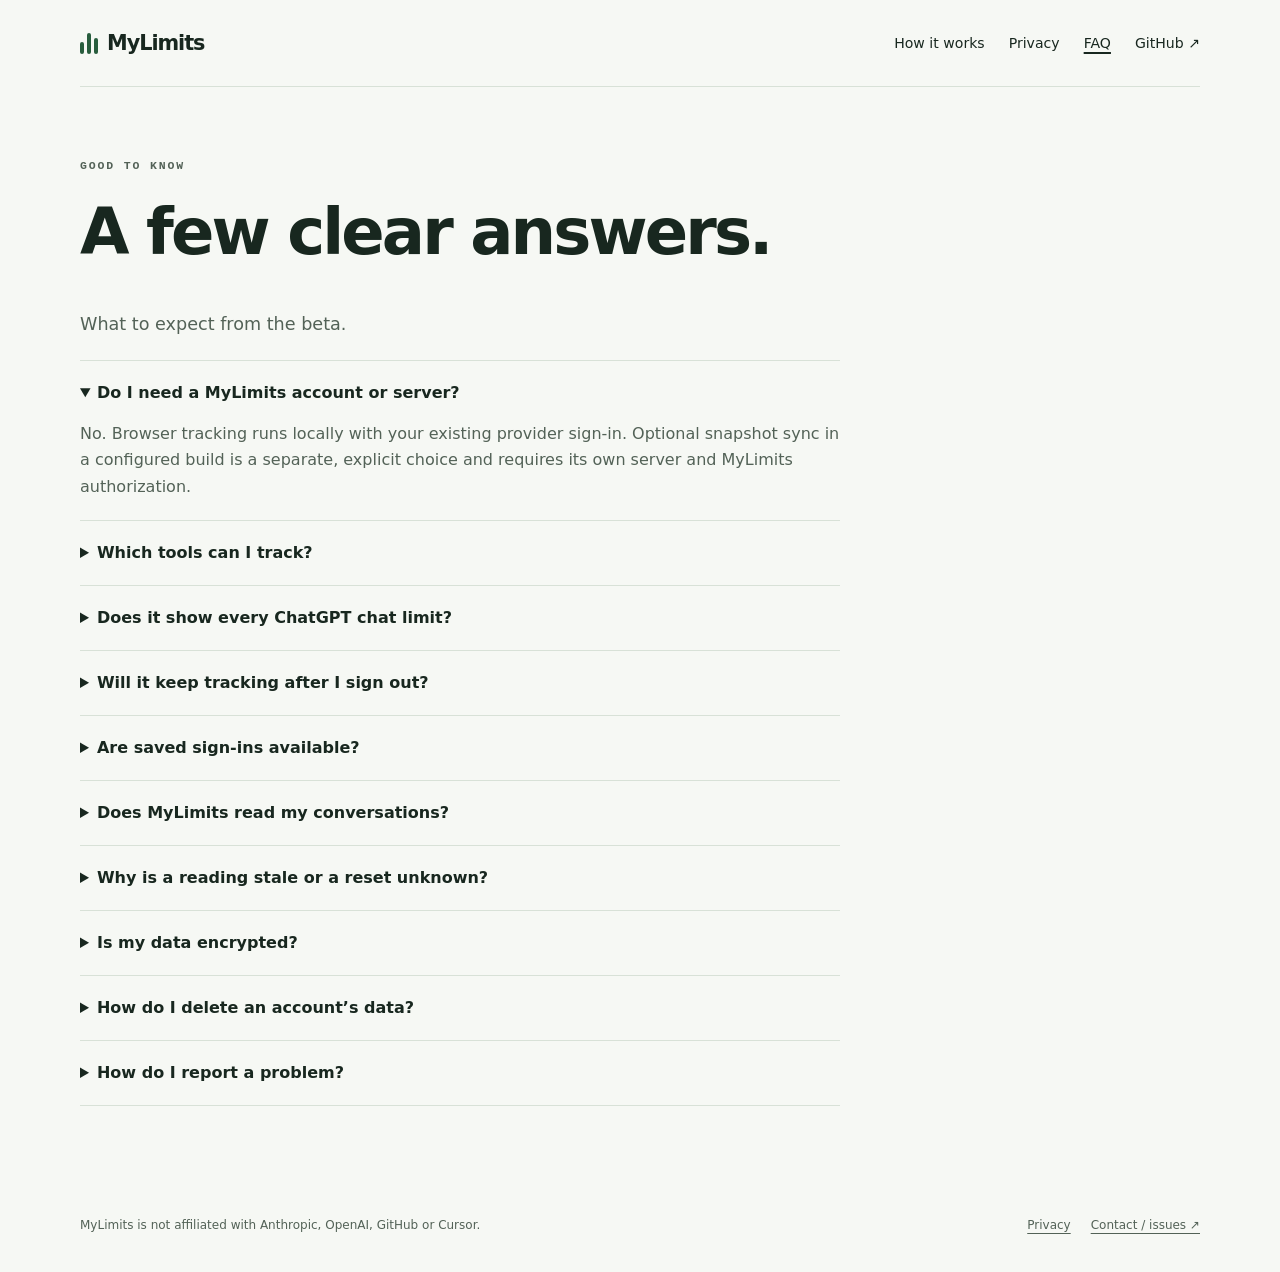
==== faq.html @ c13776fc "Move website files to repository root" ====
<!doctype html>
<html lang="en"><head><meta charset="utf-8"><meta name="viewport" content="width=device-width, initial-scale=1"><meta name="color-scheme" content="light dark"><meta name="description" content="Answers about supported AI tools, browser tracking, sign-ins and privacy in MyLimits."><title>Frequently asked questions · MyLimits</title><link rel="stylesheet" href="assets/styles.css"><script src="assets/config.js" defer></script></head>
<body><a class="skip" href="#main">Skip to content</a><div class="wrap"><header class="header"><a class="brand" href="index.html" aria-label="MyLimits home"><span class="brand-mark" aria-hidden="true"><i></i><i></i><i></i></span>MyLimits</a><nav aria-label="Main navigation"><a href="how-it-works.html">How it works</a><a href="privacy.html">Privacy</a><a href="faq.html" aria-current="page">FAQ</a><a href="https://github.com/voiddev011/mylimits">GitHub ↗</a></nav></header><main id="main"><article class="article">
<p class="eyebrow">Good to know</p><h1>A few clear answers.</h1><p class="lead">What to expect from the beta.</p>
<details open><summary>Do I need a MyLimits account or server?</summary><p>No. Browser tracking runs locally with your existing provider sign-in. Optional snapshot sync in a configured build is a separate, explicit choice and requires its own server and MyLimits authorization.</p></details>
<details><summary>Which tools can I track?</summary><p>Claude, ChatGPT / Codex and Cursor have beta website readers. The optional local helper supports independent Codex and Claude Code accounts. GitHub Copilot is coming soon. The extension also includes Gemini local activity observations and Grok / Perplexity readers; availability and quota coverage vary by source and plan.</p></details>
<details><summary>Does it show every ChatGPT chat limit?</summary><p>No. The ChatGPT website reader focuses on the Work / Codex allowance. Ordinary chat quotas are separate, and missing limits are not estimated.</p></details>
<details><summary>Will it keep tracking after I sign out?</summary><p>Website tracking depends on your browser’s provider session. Sign-out, expiry or a provider challenge can interrupt it. Optional recovery can attempt a brief background tab, but cannot sign in for you. Independent accounts through the Desktop helper use separate official CLI profiles; their sessions can also expire or be revoked.</p></details>
<details><summary>Are saved sign-ins available?</summary><p>Not in the current production policy. Every provider’s saved-sign-in vault is disabled. The code contains an opt-in encrypted local vault for future gated use; its presence does not mean independent website sign-ins are currently supported.</p></details>
<details><summary>Does MyLimits read my conversations?</summary><p>It does not collect prompts or conversations. Selected session and usage interfaces supply identity and normalized usage. Activity-only observation checks an allowlist of request URLs, methods and success statuses, not request or response bodies.</p></details>
<details><summary>Why is a reading stale or a reset unknown?</summary><p>The provider may not expose that information, your login may have expired, or a check may have failed. MyLimits retains the last successful reading with its age. A countdown reaching zero alone is not evidence that the provider reset a quota.</p></details>
<details><summary>Is my data encrypted?</summary><p>Normal readings, nicknames, history and settings are local, but are not an encrypted vault. The disabled saved-sign-in implementation encrypts credentials separately. Desktop profiles use official CLI credential storage, whose protection depends on the platform. Privacy mode hides screen content; it does not encrypt your data.</p></details>
<details><summary>How do I delete an account’s data?</summary><p>Use <strong>Forget account</strong> to remove its saved readings, nickname and history. Uninstalling removes the extension’s browser storage. Optional synced copies and Desktop profiles require separate removal. See the <a href="privacy.html#delete">deletion instructions</a>.</p></details>
<details><summary>How do I report a problem?</summary><p>Open a <a href="https://github.com/voiddev011/mylimits/issues">GitHub issue</a>. Include your browser, extension version and a description of the problem. Do not post tokens, cookies, sign-in links or private account exports.</p></details></article></main><footer class="footer"><p>MyLimits is not affiliated with Anthropic, OpenAI, GitHub or Cursor.</p><div class="footer-links"><a href="privacy.html">Privacy</a><a href="https://github.com/voiddev011/mylimits/issues">Contact / issues ↗</a></div></footer></div></body></html>
---- assets/styles.css ----
@charset "UTF-8";
:root{color-scheme:light dark;--bg:#f6f8f4;--surface:#fff;--ink:#18271f;--muted:#536257;--line:#d8e1d7;--accent:#285d3d;--wash:#e5eee2;--bar:#679b66;--shadow:0 24px 70px #1d382314}
*{box-sizing:border-box}html{scroll-behavior:smooth;scroll-padding-top:24px}body{margin:0;background:var(--bg);color:var(--ink);font:16px/1.65 system-ui,-apple-system,BlinkMacSystemFont,"Segoe UI",sans-serif}a{color:inherit;text-underline-offset:4px}a:hover{color:var(--accent)}a:focus-visible,summary:focus-visible{outline:3px solid var(--accent);outline-offset:5px}p{margin:0 0 1.2em}h1,h2,h3{line-height:1.12;letter-spacing:-.045em;margin:0 0 .65em}h1{font-size:clamp(2.6rem,6vw,5.4rem);font-weight:650}h2{font-size:clamp(2rem,4vw,3rem);font-weight:600}h3{font-size:1.2rem;letter-spacing:-.025em}small,.small{font-size:.8rem}.wrap{width:min(1120px,calc(100% - 48px));margin:auto}.skip{position:absolute;top:-100px;left:20px;z-index:10;padding:10px;background:var(--surface)}.skip:focus{top:10px}.header{display:flex;justify-content:space-between;align-items:center;gap:24px;padding:26px 0;border-bottom:1px solid var(--line)}.brand{text-decoration:none;font-weight:750;font-size:1.3rem;letter-spacing:-.05em;display:flex;align-items:center;gap:9px}.brand-mark{display:flex;align-items:end;gap:3px;height:22px}.brand-mark i{width:4px;background:var(--accent);border-radius:2px;height:12px}.brand-mark i:nth-child(2){height:21px}.brand-mark i:nth-child(3){height:16px}nav{display:flex;gap:24px;font-size:.88rem;flex-wrap:wrap}nav a{text-decoration:none}nav a[aria-current=page]{text-decoration:underline;text-decoration-thickness:2px}.hero{display:grid;grid-template-columns:1.05fr 1fr;align-items:center;gap:64px;padding:90px 0 64px}.eyebrow{font:600 .72rem/1.5 ui-monospace,Consolas,monospace;text-transform:uppercase;letter-spacing:.16em;color:var(--accent);margin-bottom:22px}.hero h1 em{font-style:normal;color:var(--accent)}.lead{font-size:1.1rem;color:var(--muted);max-width:40rem}.actions{display:flex;gap:18px;align-items:center;flex-wrap:wrap;margin:28px 0 14px}.button{background:var(--accent);color:var(--bg);padding:12px 20px;border-radius:7px;font-size:.9rem;font-weight:650;text-decoration:none;display:inline-flex;align-items:center;gap:24px}.button:hover{color:var(--bg);filter:brightness(1.12)}.quiet{color:var(--muted);font-size:.82rem}.preview{margin:0;position:relative;min-width:0}.dashboard{background:var(--surface);border:1px solid var(--line);border-radius:12px;box-shadow:var(--shadow);padding:25px;transform:rotate(-1deg)}.dash-head{display:flex;justify-content:space-between;gap:12px;align-items:center;padding-bottom:21px;border-bottom:1px solid var(--line);font-size:.82rem}.live{font: .65rem ui-monospace,monospace;letter-spacing:.08em;color:var(--accent);background:var(--wash);border-radius:20px;padding:5px 9px}.dash-title{font-size:1.65rem;letter-spacing:-.055em;margin:22px 0 3px;font-weight:600}.meter-row{padding:18px 0;border-bottom:1px solid var(--line)}.meter-row:last-child{border:0;padding-bottom:6px}.meter-heading{display:flex;justify-content:space-between;gap:12px;font-size:.86rem;font-weight:600}.meter-track{height:7px;background:var(--wash);border-radius:4px;margin:12px 0 8px;overflow:hidden}.meter-fill{height:100%;background:var(--bar);border-radius:4px}.meter-meta{font: .68rem/1.6 ui-monospace,monospace;color:var(--muted);display:flex;justify-content:space-between;gap:10px}figcaption{font-size:.72rem;text-align:center;color:var(--muted);margin-top:22px}.principles{display:grid;grid-template-columns:repeat(3,1fr);border-block:1px solid var(--line);padding:24px 0;gap:24px}.principles strong{display:block;font-size:.9rem}.principles p{font-size:.8rem;margin:5px 0 0;color:var(--muted)}.section{padding:72px 0;border-bottom:1px solid var(--line)}.section-head{display:flex;align-items:end;justify-content:space-between;gap:32px;margin-bottom:30px}.section-head p{max-width:340px;color:var(--muted);font-size:.9rem}.tools{display:grid;grid-template-columns:repeat(2,1fr);gap:0 48px}.tool{padding:23px 0;border-top:1px solid var(--line);display:grid;grid-template-columns:1fr auto;gap:12px}.tool p{font-size:.88rem;color:var(--muted);margin:0;max-width:340px}.tag{align-self:start;white-space:nowrap;font: .64rem/1.5 ui-monospace,monospace;text-transform:uppercase;letter-spacing:.05em;border:1px solid var(--line);border-radius:4px;padding:4px 7px;color:var(--muted)}.installs{display:grid;grid-template-columns:repeat(3,1fr);gap:16px}.install{background:var(--surface);border:1px solid var(--line);padding:22px;border-radius:8px;text-decoration:none;display:flex;justify-content:space-between;align-items:center;gap:10px}.install strong,.install small{display:block}.install small{color:var(--muted);margin-top:5px}.install[aria-disabled=true]{cursor:default}.install[aria-disabled=true]:hover{color:var(--ink)}.download-note{margin:22px 0 0;color:var(--muted);font-size:.85rem}.footer{padding:30px 0 36px;display:flex;justify-content:space-between;gap:24px;font-size:.75rem;color:var(--muted)}.footer p{max-width:420px;margin:0}.footer-links{display:flex;gap:20px;align-items:start}.article{max-width:760px;padding:70px 0 80px}.article h1{font-size:clamp(2.6rem,6vw,4rem)}.article h2{font-size:1.65rem;margin-top:44px}.article h3{margin-top:25px}.article p,.article li{color:var(--muted)}.article li{margin:10px 0}.article strong{color:var(--ink)}.article ul,.article ol{padding-left:24px}.note{border-left:3px solid var(--accent);padding:15px 20px;background:var(--wash);margin:30px 0}.note p:last-child{margin:0}table{border-collapse:collapse;width:100%;font-size:.88rem}th,td{text-align:left;vertical-align:top;border-bottom:1px solid var(--line);padding:14px 8px;overflow-wrap:anywhere}th{font-weight:650}td{color:var(--muted)}code{font-size:.87em;overflow-wrap:anywhere}details{border-top:1px solid var(--line);padding:20px 0}details:last-of-type{border-bottom:1px solid var(--line)}summary{font-weight:600;cursor:pointer;line-height:1.5}details p{margin:16px 0 0}.step{font: .75rem ui-monospace,monospace;color:var(--accent)}
@media(prefers-color-scheme:dark){:root{--bg:#111a15;--surface:#19251d;--ink:#e9f0e6;--muted:#acbcae;--line:#334439;--accent:#b3d7a5;--wash:#273a2b;--bar:#a0c68e;--shadow:0 24px 70px #0003}}
@media(max-width:760px){.wrap{width:calc(100% - 36px)}.header{gap:18px;align-items:start;flex-direction:column;padding:20px 0}nav{gap:20px;font-size:.8rem}.hero{grid-template-columns:1fr;gap:40px;padding:48px 0 40px}.hero h1{max-width:540px}.dashboard{transform:none}.principles{grid-template-columns:1fr;gap:18px}.section{padding:44px 0}.section-head{display:block}.tools{grid-template-columns:1fr}.installs{grid-template-columns:1fr}.footer{flex-direction:column}.article{padding:44px 0 60px}.tool{gap:10px}.tag{font-size:.6rem}.dash-head{font-size:.75rem}.dashboard{padding:20px}.meter-meta{font-size:.65rem}}
@media(prefers-reduced-motion:reduce){html{scroll-behavior:auto}}

/* Keep every download choice in the opening homepage view. */
.hero{padding-top:40px;gap:48px}.hero h1{font-size:clamp(2.15rem,5vw,4.2rem)}.hero-downloads .installs{gap:8px}.hero-downloads .install{padding:14px 10px;gap:4px}.hero-downloads .install strong{font-size:.85rem}.hero-downloads .install small{font-size:.65rem}.hero-downloads .install>span:last-child{display:none}.hero-downloads .actions{margin:16px 0 0;gap:14px}
@media(max-width:760px){.hero{padding-top:24px}.hero .eyebrow{margin-bottom:14px;letter-spacing:.1em}.hero h1{font-size:clamp(2.15rem,9.5vw,3.3rem);margin-bottom:18px}.hero .lead{font-size:1rem;line-height:1.6;margin-bottom:20px}.hero-downloads .installs{grid-template-columns:repeat(3,minmax(0,1fr))}.hero-downloads .button{padding:10px 14px;gap:12px}.hero-downloads .install{padding:12px 9px}.hero-downloads .actions{gap:12px}}
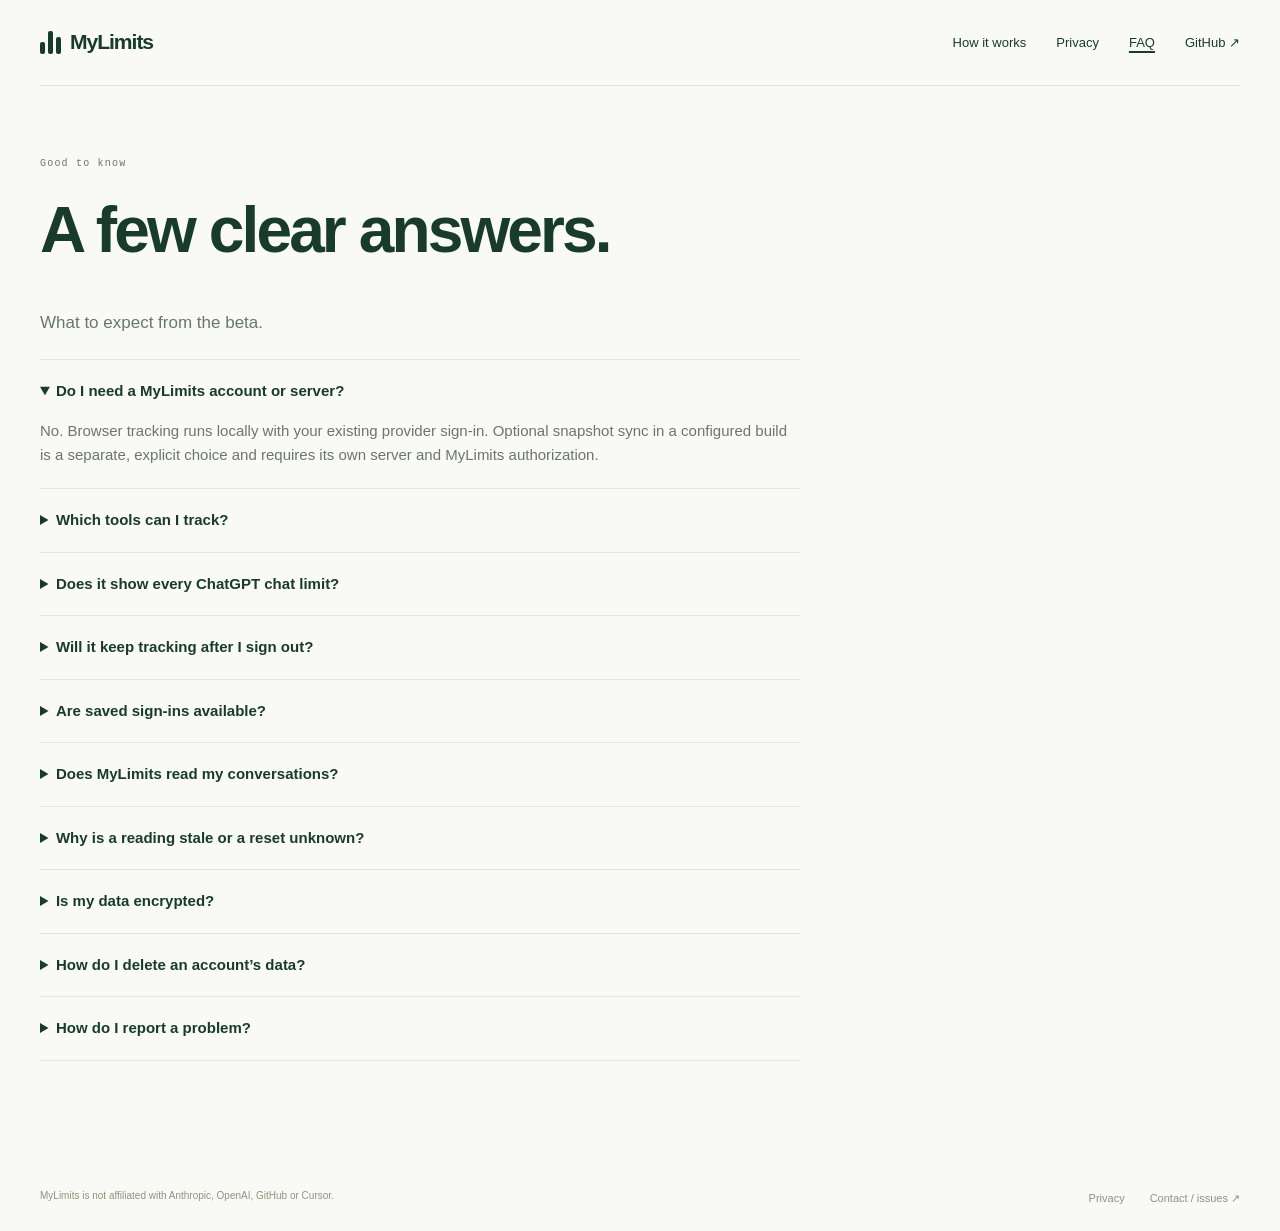
==== commit e8a8117f: "code formatting" ====
--- a/faq.html
+++ b/faq.html
@@ -1,14 +1,148 @@
 <!doctype html>
-<html lang="en"><head><meta charset="utf-8"><meta name="viewport" content="width=device-width, initial-scale=1"><meta name="color-scheme" content="light dark"><meta name="description" content="Answers about supported AI tools, browser tracking, sign-ins and privacy in MyLimits."><title>Frequently asked questions · MyLimits</title><link rel="stylesheet" href="assets/styles.css"><script src="assets/config.js" defer></script></head>
-<body><a class="skip" href="#main">Skip to content</a><div class="wrap"><header class="header"><a class="brand" href="index.html" aria-label="MyLimits home"><span class="brand-mark" aria-hidden="true"><i></i><i></i><i></i></span>MyLimits</a><nav aria-label="Main navigation"><a href="how-it-works.html">How it works</a><a href="privacy.html">Privacy</a><a href="faq.html" aria-current="page">FAQ</a><a href="https://github.com/voiddev011/mylimits">GitHub ↗</a></nav></header><main id="main"><article class="article">
-<p class="eyebrow">Good to know</p><h1>A few clear answers.</h1><p class="lead">What to expect from the beta.</p>
-<details open><summary>Do I need a MyLimits account or server?</summary><p>No. Browser tracking runs locally with your existing provider sign-in. Optional snapshot sync in a configured build is a separate, explicit choice and requires its own server and MyLimits authorization.</p></details>
-<details><summary>Which tools can I track?</summary><p>Claude, ChatGPT / Codex and Cursor have beta website readers. The optional local helper supports independent Codex and Claude Code accounts. GitHub Copilot is coming soon. The extension also includes Gemini local activity observations and Grok / Perplexity readers; availability and quota coverage vary by source and plan.</p></details>
-<details><summary>Does it show every ChatGPT chat limit?</summary><p>No. The ChatGPT website reader focuses on the Work / Codex allowance. Ordinary chat quotas are separate, and missing limits are not estimated.</p></details>
-<details><summary>Will it keep tracking after I sign out?</summary><p>Website tracking depends on your browser’s provider session. Sign-out, expiry or a provider challenge can interrupt it. Optional recovery can attempt a brief background tab, but cannot sign in for you. Independent accounts through the Desktop helper use separate official CLI profiles; their sessions can also expire or be revoked.</p></details>
-<details><summary>Are saved sign-ins available?</summary><p>Not in the current production policy. Every provider’s saved-sign-in vault is disabled. The code contains an opt-in encrypted local vault for future gated use; its presence does not mean independent website sign-ins are currently supported.</p></details>
-<details><summary>Does MyLimits read my conversations?</summary><p>It does not collect prompts or conversations. Selected session and usage interfaces supply identity and normalized usage. Activity-only observation checks an allowlist of request URLs, methods and success statuses, not request or response bodies.</p></details>
-<details><summary>Why is a reading stale or a reset unknown?</summary><p>The provider may not expose that information, your login may have expired, or a check may have failed. MyLimits retains the last successful reading with its age. A countdown reaching zero alone is not evidence that the provider reset a quota.</p></details>
-<details><summary>Is my data encrypted?</summary><p>Normal readings, nicknames, history and settings are local, but are not an encrypted vault. The disabled saved-sign-in implementation encrypts credentials separately. Desktop profiles use official CLI credential storage, whose protection depends on the platform. Privacy mode hides screen content; it does not encrypt your data.</p></details>
-<details><summary>How do I delete an account’s data?</summary><p>Use <strong>Forget account</strong> to remove its saved readings, nickname and history. Uninstalling removes the extension’s browser storage. Optional synced copies and Desktop profiles require separate removal. See the <a href="privacy.html#delete">deletion instructions</a>.</p></details>
-<details><summary>How do I report a problem?</summary><p>Open a <a href="https://github.com/voiddev011/mylimits/issues">GitHub issue</a>. Include your browser, extension version and a description of the problem. Do not post tokens, cookies, sign-in links or private account exports.</p></details></article></main><footer class="footer"><p>MyLimits is not affiliated with Anthropic, OpenAI, GitHub or Cursor.</p><div class="footer-links"><a href="privacy.html">Privacy</a><a href="https://github.com/voiddev011/mylimits/issues">Contact / issues ↗</a></div></footer></div></body></html>
+<html lang="en">
+  <head>
+    <meta charset="utf-8" />
+    <meta name="viewport" content="width=device-width, initial-scale=1" />
+    <meta name="color-scheme" content="light dark" />
+    <meta
+      name="description"
+      content="Answers about supported AI tools, browser tracking, sign-ins and privacy in MyLimits."
+    />
+    <title>Frequently asked questions · MyLimits</title>
+    <link rel="stylesheet" href="assets/styles.css" />
+    <script src="assets/config.js" defer></script>
+  </head>
+  <body>
+    <a class="skip" href="#main">Skip to content</a>
+    <div class="wrap">
+      <header class="header">
+        <a class="brand" href="index.html" aria-label="MyLimits home"
+          ><span class="brand-mark" aria-hidden="true"
+            ><i></i><i></i><i></i></span
+          >MyLimits</a
+        >
+        <nav aria-label="Main navigation">
+          <a href="how-it-works.html">How it works</a
+          ><a href="privacy.html">Privacy</a
+          ><a href="faq.html" aria-current="page">FAQ</a
+          ><a href="https://github.com/voiddev011/mylimits">GitHub ↗</a>
+        </nav>
+      </header>
+      <main id="main">
+        <article class="article">
+          <p class="eyebrow">Good to know</p>
+          <h1>A few clear answers.</h1>
+          <p class="lead">What to expect from the beta.</p>
+          <details open>
+            <summary>Do I need a MyLimits account or server?</summary>
+            <p>
+              No. Browser tracking runs locally with your existing provider
+              sign-in. Optional snapshot sync in a configured build is a
+              separate, explicit choice and requires its own server and MyLimits
+              authorization.
+            </p>
+          </details>
+          <details>
+            <summary>Which tools can I track?</summary>
+            <p>
+              Claude, ChatGPT / Codex and Cursor have beta website readers. The
+              optional local helper supports independent Codex and Claude Code
+              accounts. GitHub Copilot is coming soon. The extension also
+              includes Gemini local activity observations and Grok / Perplexity
+              readers; availability and quota coverage vary by source and plan.
+            </p>
+          </details>
+          <details>
+            <summary>Does it show every ChatGPT chat limit?</summary>
+            <p>
+              No. The ChatGPT website reader focuses on the Work / Codex
+              allowance. Ordinary chat quotas are separate, and missing limits
+              are not estimated.
+            </p>
+          </details>
+          <details>
+            <summary>Will it keep tracking after I sign out?</summary>
+            <p>
+              Website tracking depends on your browser’s provider session.
+              Sign-out, expiry or a provider challenge can interrupt it.
+              Optional recovery can attempt a brief background tab, but cannot
+              sign in for you. Independent accounts through the Desktop helper
+              use separate official CLI profiles; their sessions can also expire
+              or be revoked.
+            </p>
+          </details>
+          <details>
+            <summary>Are saved sign-ins available?</summary>
+            <p>
+              Not in the current production policy. Every provider’s
+              saved-sign-in vault is disabled. The code contains an opt-in
+              encrypted local vault for future gated use; its presence does not
+              mean independent website sign-ins are currently supported.
+            </p>
+          </details>
+          <details>
+            <summary>Does MyLimits read my conversations?</summary>
+            <p>
+              It does not collect prompts or conversations. Selected session and
+              usage interfaces supply identity and normalized usage.
+              Activity-only observation checks an allowlist of request URLs,
+              methods and success statuses, not request or response bodies.
+            </p>
+          </details>
+          <details>
+            <summary>Why is a reading stale or a reset unknown?</summary>
+            <p>
+              The provider may not expose that information, your login may have
+              expired, or a check may have failed. MyLimits retains the last
+              successful reading with its age. A countdown reaching zero alone
+              is not evidence that the provider reset a quota.
+            </p>
+          </details>
+          <details>
+            <summary>Is my data encrypted?</summary>
+            <p>
+              Normal readings, nicknames, history and settings are local, but
+              are not an encrypted vault. The disabled saved-sign-in
+              implementation encrypts credentials separately. Desktop profiles
+              use official CLI credential storage, whose protection depends on
+              the platform. Privacy mode hides screen content; it does not
+              encrypt your data.
+            </p>
+          </details>
+          <details>
+            <summary>How do I delete an account’s data?</summary>
+            <p>
+              Use <strong>Forget account</strong> to remove its saved readings,
+              nickname and history. Uninstalling removes the extension’s browser
+              storage. Optional synced copies and Desktop profiles require
+              separate removal. See the
+              <a href="privacy.html#delete">deletion instructions</a>.
+            </p>
+          </details>
+          <details>
+            <summary>How do I report a problem?</summary>
+            <p>
+              Open a
+              <a href="https://github.com/voiddev011/mylimits/issues"
+                >GitHub issue</a
+              >. Include your browser, extension version and a description of
+              the problem. Do not post tokens, cookies, sign-in links or private
+              account exports.
+            </p>
+          </details>
+        </article>
+      </main>
+      <footer class="footer">
+        <p>
+          MyLimits is not affiliated with Anthropic, OpenAI, GitHub or Cursor.
+        </p>
+        <div class="footer-links">
+          <a href="privacy.html">Privacy</a
+          ><a href="https://github.com/voiddev011/mylimits/issues"
+            >Contact / issues ↗</a
+          >
+        </div>
+      </footer>
+    </div>
+  </body>
+</html>
--- a/assets/styles.css
+++ b/assets/styles.css
@@ -1,10 +1,1611 @@
 @charset "UTF-8";
-:root{color-scheme:light dark;--bg:#f6f8f4;--surface:#fff;--ink:#18271f;--muted:#536257;--line:#d8e1d7;--accent:#285d3d;--wash:#e5eee2;--bar:#679b66;--shadow:0 24px 70px #1d382314}
-*{box-sizing:border-box}html{scroll-behavior:smooth;scroll-padding-top:24px}body{margin:0;background:var(--bg);color:var(--ink);font:16px/1.65 system-ui,-apple-system,BlinkMacSystemFont,"Segoe UI",sans-serif}a{color:inherit;text-underline-offset:4px}a:hover{color:var(--accent)}a:focus-visible,summary:focus-visible{outline:3px solid var(--accent);outline-offset:5px}p{margin:0 0 1.2em}h1,h2,h3{line-height:1.12;letter-spacing:-.045em;margin:0 0 .65em}h1{font-size:clamp(2.6rem,6vw,5.4rem);font-weight:650}h2{font-size:clamp(2rem,4vw,3rem);font-weight:600}h3{font-size:1.2rem;letter-spacing:-.025em}small,.small{font-size:.8rem}.wrap{width:min(1120px,calc(100% - 48px));margin:auto}.skip{position:absolute;top:-100px;left:20px;z-index:10;padding:10px;background:var(--surface)}.skip:focus{top:10px}.header{display:flex;justify-content:space-between;align-items:center;gap:24px;padding:26px 0;border-bottom:1px solid var(--line)}.brand{text-decoration:none;font-weight:750;font-size:1.3rem;letter-spacing:-.05em;display:flex;align-items:center;gap:9px}.brand-mark{display:flex;align-items:end;gap:3px;height:22px}.brand-mark i{width:4px;background:var(--accent);border-radius:2px;height:12px}.brand-mark i:nth-child(2){height:21px}.brand-mark i:nth-child(3){height:16px}nav{display:flex;gap:24px;font-size:.88rem;flex-wrap:wrap}nav a{text-decoration:none}nav a[aria-current=page]{text-decoration:underline;text-decoration-thickness:2px}.hero{display:grid;grid-template-columns:1.05fr 1fr;align-items:center;gap:64px;padding:90px 0 64px}.eyebrow{font:600 .72rem/1.5 ui-monospace,Consolas,monospace;text-transform:uppercase;letter-spacing:.16em;color:var(--accent);margin-bottom:22px}.hero h1 em{font-style:normal;color:var(--accent)}.lead{font-size:1.1rem;color:var(--muted);max-width:40rem}.actions{display:flex;gap:18px;align-items:center;flex-wrap:wrap;margin:28px 0 14px}.button{background:var(--accent);color:var(--bg);padding:12px 20px;border-radius:7px;font-size:.9rem;font-weight:650;text-decoration:none;display:inline-flex;align-items:center;gap:24px}.button:hover{color:var(--bg);filter:brightness(1.12)}.quiet{color:var(--muted);font-size:.82rem}.preview{margin:0;position:relative;min-width:0}.dashboard{background:var(--surface);border:1px solid var(--line);border-radius:12px;box-shadow:var(--shadow);padding:25px;transform:rotate(-1deg)}.dash-head{display:flex;justify-content:space-between;gap:12px;align-items:center;padding-bottom:21px;border-bottom:1px solid var(--line);font-size:.82rem}.live{font: .65rem ui-monospace,monospace;letter-spacing:.08em;color:var(--accent);background:var(--wash);border-radius:20px;padding:5px 9px}.dash-title{font-size:1.65rem;letter-spacing:-.055em;margin:22px 0 3px;font-weight:600}.meter-row{padding:18px 0;border-bottom:1px solid var(--line)}.meter-row:last-child{border:0;padding-bottom:6px}.meter-heading{display:flex;justify-content:space-between;gap:12px;font-size:.86rem;font-weight:600}.meter-track{height:7px;background:var(--wash);border-radius:4px;margin:12px 0 8px;overflow:hidden}.meter-fill{height:100%;background:var(--bar);border-radius:4px}.meter-meta{font: .68rem/1.6 ui-monospace,monospace;color:var(--muted);display:flex;justify-content:space-between;gap:10px}figcaption{font-size:.72rem;text-align:center;color:var(--muted);margin-top:22px}.principles{display:grid;grid-template-columns:repeat(3,1fr);border-block:1px solid var(--line);padding:24px 0;gap:24px}.principles strong{display:block;font-size:.9rem}.principles p{font-size:.8rem;margin:5px 0 0;color:var(--muted)}.section{padding:72px 0;border-bottom:1px solid var(--line)}.section-head{display:flex;align-items:end;justify-content:space-between;gap:32px;margin-bottom:30px}.section-head p{max-width:340px;color:var(--muted);font-size:.9rem}.tools{display:grid;grid-template-columns:repeat(2,1fr);gap:0 48px}.tool{padding:23px 0;border-top:1px solid var(--line);display:grid;grid-template-columns:1fr auto;gap:12px}.tool p{font-size:.88rem;color:var(--muted);margin:0;max-width:340px}.tag{align-self:start;white-space:nowrap;font: .64rem/1.5 ui-monospace,monospace;text-transform:uppercase;letter-spacing:.05em;border:1px solid var(--line);border-radius:4px;padding:4px 7px;color:var(--muted)}.installs{display:grid;grid-template-columns:repeat(3,1fr);gap:16px}.install{background:var(--surface);border:1px solid var(--line);padding:22px;border-radius:8px;text-decoration:none;display:flex;justify-content:space-between;align-items:center;gap:10px}.install strong,.install small{display:block}.install small{color:var(--muted);margin-top:5px}.install[aria-disabled=true]{cursor:default}.install[aria-disabled=true]:hover{color:var(--ink)}.download-note{margin:22px 0 0;color:var(--muted);font-size:.85rem}.footer{padding:30px 0 36px;display:flex;justify-content:space-between;gap:24px;font-size:.75rem;color:var(--muted)}.footer p{max-width:420px;margin:0}.footer-links{display:flex;gap:20px;align-items:start}.article{max-width:760px;padding:70px 0 80px}.article h1{font-size:clamp(2.6rem,6vw,4rem)}.article h2{font-size:1.65rem;margin-top:44px}.article h3{margin-top:25px}.article p,.article li{color:var(--muted)}.article li{margin:10px 0}.article strong{color:var(--ink)}.article ul,.article ol{padding-left:24px}.note{border-left:3px solid var(--accent);padding:15px 20px;background:var(--wash);margin:30px 0}.note p:last-child{margin:0}table{border-collapse:collapse;width:100%;font-size:.88rem}th,td{text-align:left;vertical-align:top;border-bottom:1px solid var(--line);padding:14px 8px;overflow-wrap:anywhere}th{font-weight:650}td{color:var(--muted)}code{font-size:.87em;overflow-wrap:anywhere}details{border-top:1px solid var(--line);padding:20px 0}details:last-of-type{border-bottom:1px solid var(--line)}summary{font-weight:600;cursor:pointer;line-height:1.5}details p{margin:16px 0 0}.step{font: .75rem ui-monospace,monospace;color:var(--accent)}
-@media(prefers-color-scheme:dark){:root{--bg:#111a15;--surface:#19251d;--ink:#e9f0e6;--muted:#acbcae;--line:#334439;--accent:#b3d7a5;--wash:#273a2b;--bar:#a0c68e;--shadow:0 24px 70px #0003}}
-@media(max-width:760px){.wrap{width:calc(100% - 36px)}.header{gap:18px;align-items:start;flex-direction:column;padding:20px 0}nav{gap:20px;font-size:.8rem}.hero{grid-template-columns:1fr;gap:40px;padding:48px 0 40px}.hero h1{max-width:540px}.dashboard{transform:none}.principles{grid-template-columns:1fr;gap:18px}.section{padding:44px 0}.section-head{display:block}.tools{grid-template-columns:1fr}.installs{grid-template-columns:1fr}.footer{flex-direction:column}.article{padding:44px 0 60px}.tool{gap:10px}.tag{font-size:.6rem}.dash-head{font-size:.75rem}.dashboard{padding:20px}.meter-meta{font-size:.65rem}}
-@media(prefers-reduced-motion:reduce){html{scroll-behavior:auto}}
+.provider-icon img {
+  display: block;
+  width: 24px;
+  height: 24px;
+  object-fit: contain;
+}
+:root {
+  color-scheme: light;
+  --bg: #f9faf6;
+  --surface: #fff;
+  --ink: #183b2d;
+  --muted: #6b766d;
+  --line: #e1e6dc;
+  --accent: #265c3f;
+  --wash: #edf2e6;
+  --bar: #8fb16e;
+  --shadow: 0 24px 70px #243b2520;
+}
+* {
+  box-sizing: border-box;
+}
+html {
+  scroll-behavior: smooth;
+  scroll-padding-top: 28px;
+}
+body {
+  margin: 0;
+  background: var(--bg);
+  color: var(--ink);
+  font:
+    15px/1.65 -apple-system,
+    BlinkMacSystemFont,
+    "Segoe UI",
+    sans-serif;
+}
+::selection {
+  background: #d7e8ba;
+}
+a {
+  color: inherit;
+  text-underline-offset: 4px;
+}
+a:hover {
+  color: #598141;
+}
+a:focus-visible,
+button:focus-visible,
+summary:focus-visible {
+  outline: 3px solid #639849;
+  outline-offset: 5px;
+}
+button {
+  font: inherit;
+}
+p {
+  margin: 0 0 1.2em;
+}
+h1,
+h2,
+h3 {
+  line-height: 1.12;
+  letter-spacing: -0.045em;
+  margin: 0 0 0.65em;
+}
+h1 {
+  font-size: clamp(2.8rem, 4.8vw, 4.8rem);
+  font-weight: 550;
+}
+h2 {
+  font-size: clamp(2rem, 3.5vw, 3.2rem);
+  font-weight: 550;
+}
+h3 {
+  font-size: 1.2rem;
+  font-weight: 600;
+  letter-spacing: -0.03em;
+}
+small,
+.small {
+  font-size: 0.8rem;
+}
+.wrap {
+  width: min(1200px, calc(100% - 80px));
+  margin: auto;
+}
+.skip {
+  position: absolute;
+  top: -100px;
+  left: 20px;
+  z-index: 20;
+  padding: 10px;
+  background: var(--surface);
+}
+.skip:focus {
+  top: 10px;
+}
+.header {
+  display: flex;
+  justify-content: space-between;
+  align-items: center;
+  gap: 24px;
+  padding: 25px 0;
+  border-bottom: 1px solid var(--line);
+}
+.brand {
+  text-decoration: none;
+  font-weight: 700;
+  font-size: 1.32rem;
+  letter-spacing: -0.05em;
+  display: inline-flex;
+  align-items: center;
+  gap: 9px;
+}
+.brand-mark {
+  display: inline-flex;
+  align-items: end;
+  gap: 3px;
+  height: 23px;
+  flex-shrink: 0;
+}
+.brand-mark i {
+  width: 5px;
+  background: currentColor;
+  border-radius: 2px;
+  height: 12px;
+}
+.brand-mark i:nth-child(2) {
+  height: 23px;
+}
+.brand-mark i:nth-child(3) {
+  height: 17px;
+}
+.beta {
+  font:
+    500 9px/1 ui-monospace,
+    monospace;
+  letter-spacing: 0.08em;
+  border: 1px solid #cfdbbd;
+  padding: 5px 6px;
+  border-radius: 4px;
+  margin-left: 4px;
+  color: #6b7e59;
+}
+nav {
+  display: flex;
+  gap: 30px;
+  font-size: 13px;
+  align-items: center;
+  flex-wrap: wrap;
+}
+nav a {
+  text-decoration: none;
+}
+nav a[aria-current="page"] {
+  text-decoration: underline;
+  text-decoration-thickness: 2px;
+}
+.nav-download {
+  border: 1px solid #c7d2c1;
+  border-radius: 7px;
+  padding: 9px 15px;
+}
+.nav-download span {
+  margin-left: 12px;
+}
+.github-link {
+  display: inline-flex;
+  align-items: center;
+  gap: 10px;
+  padding: 9px 14px;
+  text-decoration: none;
+}
+.github-icon {
+  width: 18px;
+  height: 18px;
+  display: block;
+  fill: currentColor;
+}
+.github-label {
+  font-size: 13px;
+}
+.github-stars {
+  display: inline-flex;
+  align-items: center;
+  justify-content: center;
+  min-width: 2.2em;
+  padding: 2px 7px;
+  border: 1px solid rgba(53, 82, 61, 0.2);
+  border-radius: 999px;
+  font-size: 11px;
+  line-height: 1.2;
+  background: rgba(255, 255, 255, 0.18);
+}
+.hero {
+  display: grid;
+  grid-template-columns: 1.02fr 1fr;
+  align-items: center;
+  gap: 50px;
+  padding: 85px 0 70px;
+}
+.eyebrow {
+  font:
+    500 10px/1.6 ui-monospace,
+    Consolas,
+    monospace;
+  letter-spacing: 0.12em;
+  color: #647b52;
+  margin-bottom: 23px;
+}
+.hero .eyebrow {
+  display: flex;
+  gap: 8px;
+  align-items: center;
+}
+.status-dot {
+  display: inline-block;
+  width: 6px;
+  height: 6px;
+  border-radius: 50%;
+  background: #85a768;
+  flex-shrink: 0;
+}
+.hero h1 {
+  letter-spacing: -0.06em;
+  line-height: 1.08;
+}
+.hero h1 em {
+  font-family: Georgia, serif;
+  font-weight: 400;
+  color: #7e995e;
+}
+.lead {
+  font-size: 17px;
+  color: var(--muted);
+  max-width: 410px;
+  line-height: 1.8;
+}
+.actions {
+  display: flex;
+  gap: 24px;
+  align-items: center;
+  flex-wrap: wrap;
+  margin: 30px 0 15px;
+}
+.button {
+  background: var(--ink);
+  color: #fff;
+  padding: 14px 22px;
+  border-radius: 7px;
+  font-size: 13px;
+  font-weight: 550;
+  text-decoration: none;
+  display: inline-flex;
+  align-items: center;
+  gap: 32px;
+  box-shadow: 0 4px 8px #183b2d13;
+  transition:
+    transform 0.2s,
+    background 0.2s;
+}
+.button:hover {
+  background: #2c563d;
+  color: #fff;
+  transform: translateY(-2px);
+}
+.text-link {
+  font-size: 13px;
+  text-decoration: none;
+}
+.text-link span {
+  margin-left: 10px;
+}
+.hero-note {
+  font-size: 11px;
+  color: #7c8577;
+}
+.hero-note > span:first-child {
+  color: #65834d;
+  margin-right: 4px;
+}
+.note-separator {
+  margin: 0 8px;
+}
+.provider-strip {
+  padding-top: 28px;
+  margin-top: 30px;
+  border-top: 1px solid var(--line);
+  max-width: 390px;
+}
+.provider-strip > span {
+  font:
+    9px ui-monospace,
+    monospace;
+  letter-spacing: 0.11em;
+  color: #92998b;
+}
+.provider-strip > div {
+  display: flex;
+  gap: 18px;
+  margin-top: 12px;
+  flex-wrap: wrap;
+  align-items: center;
+}
+.provider-strip img {
+  display: block;
+  width: 24px;
+  height: 24px;
+  object-fit: contain;
+  filter: brightness(0.99);
+}
+.provider-strip b {
+  font-size: 13px;
+  font-weight: 600;
+  color: #687060;
+}
+.provider-logo {
+  display: inline-flex;
+  width: 40px;
+  height: 40px;
+  border-radius: 12px;
+  align-items: center;
+  justify-content: center;
+  overflow: hidden;
+  flex-shrink: 0;
+  box-shadow: inset 0 0 0 1px rgba(32, 54, 41, 0.06);
+}
+.provider-logo img {
+  display: block;
+  width: 24px;
+  height: 24px;
+  object-fit: contain;
+}
+.provider-logo.claude {
+  background: #f5e9df;
+}
+.provider-logo.openai {
+  background: #e6eee2;
+}
+.provider-logo.cursor {
+  background: #e9ece4;
+}
+.provider-logo.copilot {
+  background: #efeaf4;
+}
+.tool {
+  display: flex;
+  align-items: center;
+  gap: 18px;
+  padding: 18px 0;
+  border-bottom: 1px solid var(--line);
+}
+.tool > div {
+  flex: 1;
+}
+.tool h3 {
+  margin: 0 0 4px;
+  font-size: clamp(1.1rem, 1.5vw, 1.4rem);
+}
+.tool p {
+  margin: 0;
+  color: var(--muted);
+  font-size: 13px;
+}
+.quiet {
+  color: var(--muted);
+  font-size: 13px;
+}
+.download-section {
+  padding: 38px 0 0;
+}
+.single-install {
+  display: flex;
+  align-items: center;
+  justify-content: center;
+  gap: 18px;
+  max-width: 760px;
+  margin: 22px auto 18px;
+  padding: 18px 22px;
+  border: 1px solid #dfe4d8;
+  border-radius: 16px;
+  background: rgba(255, 255, 255, 0.42);
+  box-shadow: 0 8px 18px rgba(32, 54, 41, 0.05);
+  text-decoration: none;
+  color: var(--ink);
+}
+.single-install-logos {
+  display: flex;
+  align-items: center;
+  justify-content: center;
+  gap: 18px;
+  flex-wrap: wrap;
+}
+.single-install-logos img {
+  display: block;
+  width: 34px;
+  height: 34px;
+  object-fit: contain;
+}
+.single-install-copy {
+  font-size: 1.15rem;
+  letter-spacing: -0.03em;
+  font-weight: 600;
+}
+.guide-wrap {
+  display: flex;
+  justify-content: center;
+}
+.installation-guide {
+  display: inline-flex;
+  align-items: center;
+  justify-content: center;
+  gap: 10px;
+  padding: 12px 24px;
+  border: 1px solid #7da772;
+  border-radius: 10px;
+  background: rgba(255, 255, 255, 0.1);
+  font-size: 1.2rem;
+  font-weight: 500;
+  text-decoration: none;
+  color: var(--ink);
+  box-shadow: 0 0 0 1px rgba(125, 167, 114, 0.12);
+}
+.download-section .download-note {
+  margin-top: 10px;
+  text-align: center;
+  color: var(--muted);
+}
+/* Self-contained browser illustration. Its timeline is driven by demo.js. */
+.demo {
+  min-width: 0;
+  --demo-delay: 0ms;
+  position: relative;
+}
+.demo-topline {
+  display: flex;
+  align-items: center;
+  justify-content: space-between;
+  gap: 8px;
+  margin: 0 3px 12px;
+  font:
+    8px ui-monospace,
+    monospace;
+  letter-spacing: 0.07em;
+  color: #7c8973;
+}
+.demo-topline > span {
+  display: flex;
+  gap: 7px;
+  align-items: center;
+}
+.demo-toggle {
+  border: 1px solid #dce2d4;
+  border-radius: 50%;
+  background: transparent;
+  color: #687c58;
+  width: 27px;
+  height: 27px;
+  cursor: pointer;
+  font-size: 10px;
+}
+.browser-scene {
+  height: 455px;
+  position: relative;
+  border: 1px solid #dce2d4;
+  border-radius: 13px;
+  background: #edf1e5;
+  box-shadow: 0 25px 60px #47613c12;
+  overflow: hidden;
+}
+.browser-toolbar {
+  height: 40px;
+  background: #f6f8f0;
+  display: flex;
+  align-items: center;
+  gap: 14px;
+  padding: 0 16px;
+  border-bottom: 1px solid #dce2d4;
+}
+.window-dots {
+  display: flex;
+  gap: 4px;
+}
+.window-dots i {
+  width: 6px;
+  height: 6px;
+  background: #d5dbcc;
+  border-radius: 50%;
+}
+.address-bar {
+  background: #e9eedf;
+  border-radius: 4px;
+  text-align: center;
+  font-size: 9px;
+  color: #93a087;
+  flex: 1;
+  line-height: 23px;
+}
+.address-bar span {
+  margin-right: 5px;
+}
+.extension-icon {
+  width: 24px;
+  height: 24px;
+  border-radius: 5px;
+  background: #d5e1c3;
+  text-align: center;
+  line-height: 24px;
+  color: #56723f;
+}
+.workspace {
+  display: flex;
+  height: calc(100% - 40px);
+}
+.workspace-sidebar {
+  width: 46px;
+  border-right: 1px solid #dbe1d2;
+  display: flex;
+  align-items: center;
+  flex-direction: column;
+  gap: 21px;
+  padding: 20px 0;
+  color: #9da98d;
+}
+.workspace-sidebar i {
+  width: 13px;
+  height: 5px;
+  border-radius: 2px;
+  background: #d4dcc8;
+}
+.workspace-content {
+  padding: 42px 23px;
+  width: calc(100% - 46px);
+}
+.workspace-label {
+  font:
+    7px ui-monospace,
+    monospace;
+  letter-spacing: 0.12em;
+  color: #a2ad95;
+}
+.workspace-content h3 {
+  font:
+    normal 26px/1.2 Georgia,
+    serif;
+  color: #a5b394;
+  margin: 17px 0;
+}
+.fake-line {
+  height: 5px;
+  background: #dbe3cf;
+  border-radius: 4px;
+  width: 70%;
+  margin-top: 12px;
+}
+.fake-line.short {
+  width: 45%;
+}
+.workspace-prompt {
+  border: 1px solid #d5dec8;
+  border-radius: 7px;
+  padding: 12px 10px;
+  color: #a0ad90;
+  font-size: 9px;
+  margin-top: 88px;
+  display: flex;
+  justify-content: space-between;
+}
+.extension-popup {
+  position: absolute;
+  right: 19px;
+  top: 52px;
+  width: 324px;
+  border: 1px solid #d6dece;
+  border-radius: 12px;
+  background: #fcfdf9;
+  padding: 17px;
+  box-shadow: 0 14px 38px #314a3330;
+  transform-origin: top right;
+  animation: popup 12s linear infinite paused;
+  animation-delay: var(--demo-delay);
+}
+.popup-heading {
+  display: flex;
+  align-items: center;
+  justify-content: space-between;
+  border-bottom: 1px solid #e8ecdf;
+  padding-bottom: 12px;
+}
+.popup-heading .brand {
+  font-size: 15px;
+  gap: 6px;
+}
+.popup-heading .brand-mark {
+  height: 17px;
+  gap: 2px;
+}
+.popup-heading .brand-mark i {
+  width: 3px;
+  height: 9px;
+}
+.popup-heading .brand-mark i:nth-child(2) {
+  height: 17px;
+}
+.popup-heading .brand-mark i:nth-child(3) {
+  height: 12px;
+}
+.sample-badge {
+  font:
+    8px ui-monospace,
+    monospace;
+  letter-spacing: 0.07em;
+  background: #edf2e5;
+  color: #839271;
+  border-radius: 4px;
+  padding: 4px 6px;
+}
+.popup-subhead {
+  display: flex;
+  justify-content: space-between;
+  font-size: 10px;
+  margin: 12px 0 2px;
+  color: #7e8a73;
+}
+.refresh-icon {
+  display: inline-block;
+  font-size: 15px;
+  line-height: 1;
+  animation: refresh 12s linear infinite paused;
+  animation-delay: var(--demo-delay);
+}
+.account-card {
+  border-bottom: 1px solid #e6eadf;
+  padding: 12px 0;
+}
+.account-heading {
+  display: flex;
+  align-items: center;
+  gap: 9px;
+}
+.provider-icon {
+  display: inline-flex;
+  width: 32px;
+  height: 32px;
+  border-radius: 9px;
+  align-items: center;
+  justify-content: center;
+  font-size: 22px;
+  flex-shrink: 0;
+}
+.claude {
+  color: #bd7658;
+  background: #f5e9df;
+}
+.openai {
+  color: #37634e;
+  background: #e6eee2;
+}
+.cursor {
+  color: #5e665b;
+  background: #e9ece4;
+}
+.copilot {
+  color: #7e7a98;
+  background: #eeeaf3;
+}
+.account-heading strong {
+  font-size: 11px;
+  display: block;
+  font-weight: 600;
+}
+.account-heading small {
+  font-size: 8px;
+  color: #8e9786;
+  display: block;
+}
+.remaining {
+  margin-left: auto;
+  font-size: 20px;
+  letter-spacing: -0.05em;
+  line-height: 1.2;
+  text-align: right;
+}
+.remaining small {
+  font-size: 8px;
+  letter-spacing: 0;
+}
+.meter-track {
+  height: 5px;
+  background: #eaf0df;
+  border-radius: 5px;
+  margin: 11px 0 7px;
+  overflow: hidden;
+}
+.meter-fill {
+  height: 100%;
+  width: var(--fill);
+  background: #91ad6b;
+  border-radius: 5px;
+  animation: meter 12s ease infinite paused;
+  animation-delay: var(--demo-delay);
+}
+.account-card:nth-of-type(4) .meter-fill {
+  background: #547d60;
+}
+.account-card:nth-of-type(5) .meter-fill {
+  background: #bac796;
+}
+.meter-meta {
+  font:
+    8px/1.5 ui-monospace,
+    monospace;
+  color: #89927e;
+  display: flex;
+  justify-content: space-between;
+  gap: 8px;
+}
+.popup-footer {
+  display: flex;
+  justify-content: space-between;
+  gap: 8px;
+  padding-top: 12px;
+  font-size: 7px;
+  color: #88967b;
+}
+.popup-footer .status-dot {
+  width: 4px;
+  height: 4px;
+  margin-right: 3px;
+}
+.demo-cursor {
+  position: absolute;
+  right: 34px;
+  top: 30px;
+  filter: drop-shadow(0 3px 2px #19351b20);
+  animation: cursor 12s ease infinite paused;
+  animation-delay: var(--demo-delay);
+}
+.demo-toast {
+  position: absolute;
+  bottom: 13px;
+  left: 50%;
+  transform: translateX(-50%);
+  white-space: nowrap;
+  font-size: 10px;
+  background: #183b2d;
+  color: #fff;
+  border: 1px solid #2f503b;
+  border-radius: 7px;
+  padding: 9px 13px;
+  box-shadow: 0 3px 12px #183b2d22;
+  animation: toast 12s ease infinite paused;
+  animation-delay: var(--demo-delay);
+}
+.demo-toast span {
+  color: #c5dea4;
+  margin-right: 6px;
+}
+.demo-caption {
+  display: flex;
+  justify-content: space-between;
+  gap: 8px;
+  margin: 15px 2px 0;
+  font-size: 8px;
+  color: #98a08e;
+}
+.demo-step {
+  color: #71835f;
+  font:
+    9px ui-monospace,
+    monospace;
+}
+@keyframes popup {
+  0%,
+  4% {
+    opacity: 0.4;
+    transform: translateY(-5px) scale(0.96);
+  }
+  10%,
+  93% {
+    opacity: 1;
+    transform: translateY(0) scale(1);
+  }
+  100% {
+    opacity: 0.4;
+    transform: translateY(-5px) scale(0.96);
+  }
+}
+@keyframes meter {
+  0%,
+  8% {
+    transform: scaleX(0.05);
+    transform-origin: left;
+  }
+  20%,
+  52% {
+    transform: scaleX(1);
+    transform-origin: left;
+  }
+  57% {
+    opacity: 0.3;
+  }
+  63%,
+  100% {
+    transform: scaleX(1);
+    opacity: 1;
+    transform-origin: left;
+  }
+}
+@keyframes refresh {
+  0%,
+  49% {
+    transform: rotate(0);
+  }
+  65%,
+  100% {
+    transform: rotate(360deg);
+  }
+}
+@keyframes cursor {
+  0%,
+  4% {
+    transform: translate(0, 0);
+    opacity: 1;
+  }
+  12%,
+  36% {
+    transform: translate(-110px, 150px);
+    opacity: 0;
+  }
+  46%,
+  57% {
+    transform: translate(-3px, 72px);
+    opacity: 1;
+  }
+  66%,
+  100% {
+    transform: translate(-80px, 270px);
+    opacity: 0;
+  }
+}
+@keyframes toast {
+  0%,
+  73% {
+    opacity: 0;
+    translate: 0 6px;
+  }
+  79%,
+  92% {
+    opacity: 1;
+    translate: 0 0;
+  }
+  98%,
+  100% {
+    opacity: 0;
+    translate: 0 6px;
+  }
+}
+.principles {
+  display: grid;
+  grid-template-columns: repeat(3, 1fr);
+  border-block: 1px solid var(--line);
+  padding: 28px 0;
+  gap: 26px;
+}
+.principles > div {
+  display: flex;
+  align-items: center;
+  gap: 15px;
+}
+.principle-icon {
+  display: grid;
+  place-items: center;
+  border: 1px solid #dce3d0;
+  background: #f0f4e9;
+  border-radius: 10px;
+  width: 39px;
+  height: 39px;
+  flex-shrink: 0;
+  font-size: 20px;
+  color: #7c965d;
+}
+.principles strong {
+  font-size: 12px;
+  font-weight: 600;
+}
+.principles p {
+  font-size: 10px;
+  margin: 3px 0 0;
+  color: var(--muted);
+}
+.section {
+  padding: 78px 0;
+  border-bottom: 1px solid var(--line);
+}
+.section-head {
+  display: flex;
+  align-items: end;
+  justify-content: space-between;
+  gap: 32px;
+  margin-bottom: 35px;
+}
+.section-head h2 {
+  margin-bottom: 0;
+}
+.section-head > p {
+  color: var(--muted);
+  font-size: 13px;
+  margin-bottom: 4px;
+  line-height: 1.9;
+}
+.feature-grid {
+  display: grid;
+  grid-template-columns: repeat(3, 1fr);
+  gap: 18px;
+}
+.feature-card {
+  padding: 26px;
+  background: #f0f3e9;
+  border: 1px solid #e4e9db;
+  border-radius: 11px;
+  transition: transform 0.2s;
+}
+.feature-card:hover {
+  transform: translateY(-4px);
+}
+.feature-number {
+  font:
+    9px ui-monospace,
+    monospace;
+  letter-spacing: 0.09em;
+  color: #91a17e;
+}
+.feature-card h3 {
+  font-size: 18px;
+  margin: 22px 0 12px;
+}
+.feature-card p {
+  font-size: 12px;
+  line-height: 1.9;
+  color: #7e8874;
+  margin: 0;
+}
+.mini-bars {
+  height: 71px;
+  display: flex;
+  gap: 7px;
+  align-items: end;
+  padding-top: 17px;
+}
+.mini-bars i {
+  width: 13px;
+  background: #c6d5ae;
+  border-radius: 3px;
+  height: 35%;
+}
+.mini-bars i:nth-child(2n) {
+  height: 60%;
+  background: #aabf8b;
+}
+.mini-bars i:nth-child(3n) {
+  height: 80%;
+  background: #829e64;
+}
+.mini-bars i:nth-child(5) {
+  height: 100%;
+}
+.mini-timer {
+  height: 71px;
+  padding-top: 14px;
+  font:
+    36px ui-monospace,
+    monospace;
+  letter-spacing: -0.07em;
+  color: #718958;
+  display: flex;
+  align-items: center;
+  gap: 5px;
+}
+.mini-timer > span:first-child {
+  color: #aab99a;
+}
+.timer-unit {
+  font:
+    9px/1.5 ui-monospace,
+    monospace;
+  letter-spacing: 0;
+  margin-left: 10px;
+  max-width: 36px;
+}
+.mini-accounts {
+  display: flex;
+  align-items: center;
+  height: 71px;
+  padding-top: 17px;
+}
+.mini-accounts > span:first-child,
+.mini-accounts > span:nth-child(2) {
+  display: grid;
+  place-items: center;
+  background: #d5e1c3;
+  border: 3px solid #f0f3e9;
+  width: 42px;
+  height: 42px;
+  border-radius: 50%;
+  font-size: 12px;
+  color: #6a8451;
+}
+.mini-accounts > span:nth-child(2) {
+  margin-left: -9px;
+  background: #e1dbc6;
+  color: #958a5e;
+}
+.mini-accounts > span:last-child {
+  font-size: 10px;
+  color: #8c997a;
+  margin-left: 9px;
+}
+.connection-section {
+  display: grid;
+  grid-template-columns: 0.8fr 1.2fr;
+  gap: 60px;
+  align-items: center;
+}
+.connection-section .quiet {
+  max-width: 260px;
+  font-size: 12px;
+  line-height: 1.9;
+}
+.tool {
+  display: grid;
+  grid-template-columns: auto 1fr auto;
+  align-items: center;
+  gap: 14px;
+  padding: 20px 0;
+  border-top: 1px solid var(--line);
+}
+.tool:last-child {
+  border-bottom: 1px solid var(--line);
+}
+.tool h3 {
+  font-size: 14px;
+  margin: 0 0 5px;
+}
+.tool p {
+  font-size: 11px;
+  line-height: 1.7;
+  color: var(--muted);
+  margin: 0;
+  max-width: 330px;
+}
+.tag {
+  white-space: nowrap;
+  font:
+    8px ui-monospace,
+    monospace;
+  border: 1px solid #dce4d1;
+  border-radius: 4px;
+  padding: 5px 7px;
+  color: #8b987b;
+}
+.download-section {
+  margin: 65px 0 0;
+  padding: 48px 40px 38px;
+  border-radius: 15px;
+  background: #eaf0df;
+  border: 1px solid #dce5cd;
+  text-align: center;
+  position: relative;
+  overflow: hidden;
+}
+.download-heading h2 {
+  font-size: clamp(1.8rem, 3.3vw, 2.8rem);
+  margin-bottom: 12px;
+}
+.download-heading > p:last-child {
+  color: #80916c;
+  font-size: 14px;
+}
+.download-heading .eyebrow {
+  margin-bottom: 16px;
+}
+.installs {
+  display: grid;
+  grid-template-columns: repeat(3, 1fr);
+  gap: 12px;
+  max-width: 720px;
+  margin: 30px auto 22px;
+}
+.install {
+  background: #f8faf2;
+  border: 1px solid #d8e1ca;
+  padding: 17px 18px;
+  border-radius: 9px;
+  text-decoration: none;
+  display: flex;
+  align-items: center;
+  gap: 12px;
+  text-align: left;
+  transition:
+    background 0.2s,
+    transform 0.2s;
+}
+.install strong,
+.install small {
+  display: block;
+}
+.install strong {
+  font-size: 13px;
+  font-weight: 600;
+}
+.install small {
+  font-size: 10px;
+  color: #94a083;
+  margin-top: 2px;
+}
+.browser-symbol {
+  font-size: 26px;
+  color: #758e58;
+}
+.install > span:last-child {
+  margin-left: auto;
+  color: #99a78a;
+}
+.install[aria-disabled="true"],
+.download-zip[aria-disabled="true"] {
+  cursor: default;
+}
+.install[aria-disabled="true"]:hover,
+.download-zip[aria-disabled="true"]:hover {
+  color: inherit;
+}
+.install[href]:hover {
+  transform: translateY(-3px);
+  background: #fff;
+}
+.download-secondary {
+  display: flex;
+  justify-content: center;
+  gap: 20px;
+  align-items: center;
+  font-size: 11px;
+  flex-wrap: wrap;
+}
+.download-secondary a {
+  text-decoration: none;
+}
+.download-zip small {
+  font-size: 9px;
+  display: block;
+  color: #8c9a7c;
+}
+.download-divider {
+  height: 25px;
+  border-left: 1px solid #cad6b8;
+}
+.download-note {
+  margin: 20px 0 0;
+  color: #8a997b;
+  font-size: 10px;
+}
+.footer {
+  padding: 40px 0 24px;
+  display: flex;
+  justify-content: space-between;
+  align-items: start;
+  gap: 24px;
+  flex-wrap: wrap;
+  font-size: 11px;
+  color: #8a9480;
+}
+.footer .brand {
+  color: var(--ink);
+  font-size: 16px;
+}
+.footer .brand-mark {
+  scale: 0.75;
+  transform-origin: left;
+  margin-right: -5px;
+}
+.footer p {
+  margin: 7px 0 0;
+  font-size: 10px;
+}
+.footer-links {
+  display: flex;
+  gap: 25px;
+  padding-top: 8px;
+}
+.footer-links a {
+  text-decoration: none;
+}
+.footer .disclaimer {
+  width: 100%;
+  border-top: 1px solid var(--line);
+  padding-top: 20px;
+  margin-top: 5px;
+  font-size: 9px;
+}
+/* Shared styling for the existing guides, FAQ and privacy notice. */
+.article {
+  max-width: 760px;
+  padding: 70px 0 80px;
+}
+.article h1 {
+  font-size: clamp(2.6rem, 6vw, 4rem);
+}
+.article h2 {
+  font-size: 1.65rem;
+  margin-top: 44px;
+}
+.article h3 {
+  margin-top: 25px;
+}
+.article p,
+.article li {
+  color: var(--muted);
+}
+.article li {
+  margin: 10px 0;
+}
+.article strong {
+  color: var(--ink);
+}
+.article ul,
+.article ol {
+  padding-left: 24px;
+}
+.note {
+  border-left: 3px solid var(--accent);
+  padding: 15px 20px;
+  background: var(--wash);
+  margin: 30px 0;
+}
+.note p:last-child {
+  margin: 0;
+}
+table {
+  border-collapse: collapse;
+  width: 100%;
+  font-size: 0.88rem;
+}
+th,
+td {
+  text-align: left;
+  vertical-align: top;
+  border-bottom: 1px solid var(--line);
+  padding: 14px 8px;
+  overflow-wrap: anywhere;
+}
+th {
+  font-weight: 650;
+}
+td {
+  color: var(--muted);
+}
+code {
+  font-size: 0.87em;
+  overflow-wrap: anywhere;
+}
+details {
+  border-top: 1px solid var(--line);
+  padding: 20px 0;
+}
+details:last-of-type {
+  border-bottom: 1px solid var(--line);
+}
+summary {
+  font-weight: 600;
+  cursor: pointer;
+  line-height: 1.5;
+}
+details p {
+  margin: 16px 0 0;
+}
+.step {
+  font:
+    0.75rem ui-monospace,
+    monospace;
+  color: var(--accent);
+}
+@media (min-width: 1450px) {
+  .hero {
+    padding: 100px 0 90px;
+  }
+}
+@media (max-width: 1000px) {
+  .wrap {
+    width: calc(100% - 48px);
+  }
+  .hero {
+    gap: 28px;
+    padding-top: 55px;
+  }
+  .hero h1 {
+    font-size: clamp(2.7rem, 4.8vw, 4rem);
+  }
+  .hero .eyebrow {
+    font-size: 8px;
+    letter-spacing: 0.05em;
+  }
+  .lead {
+    font-size: 15px;
+  }
+  .extension-popup {
+    right: 12px;
+    width: 290px;
+    padding: 14px;
+  }
+  .browser-scene {
+    height: 440px;
+  }
+  .provider-strip > div {
+    gap: 13px;
+  }
+  .provider-strip b {
+    font-size: 11px;
+  }
+  .principles {
+    gap: 12px;
+  }
+  .principles > div {
+    gap: 9px;
+  }
+  .principles p {
+    font-size: 9px;
+  }
+  .principle-icon {
+    width: 32px;
+    height: 32px;
+  }
+  .feature-card {
+    padding: 20px;
+  }
+  .connection-section {
+    gap: 32px;
+  }
+  .tool {
+    gap: 10px;
+  }
+  .tag {
+    font-size: 7px;
+  }
+  .demo-caption {
+    font-size: 7px;
+  }
+  .demo-step {
+    font-size: 8px;
+  }
+}
+@media (max-width: 760px) {
+  .wrap {
+    width: calc(100% - 36px);
+  }
+  .header {
+    gap: 18px;
+    padding: 20px 0;
+    flex-wrap: wrap;
+  }
+  .brand {
+    font-size: 19px;
+  }
+  .beta {
+    font-size: 8px;
+  }
+  nav {
+    gap: 20px;
+    font-size: 11px;
+    width: 100%;
+    justify-content: space-between;
+  }
+  .nav-download {
+    padding: 6px 9px;
+  }
+  .nav-download span {
+    margin-left: 3px;
+  }
+  .hero {
+    grid-template-columns: 1fr;
+    gap: 38px;
+    padding: 42px 0 35px;
+  }
+  .hero h1 {
+    font-size: clamp(2.9rem, 9.2vw, 4.6rem);
+  }
+  .hero .eyebrow {
+    font-size: 8px;
+    letter-spacing: 0.08em;
+  }
+  .hero .lead {
+    font-size: 15px;
+    max-width: 440px;
+  }
+  .hero-copy {
+    max-width: 540px;
+  }
+  .provider-strip {
+    max-width: none;
+    padding-top: 20px;
+    margin-top: 23px;
+  }
+  .provider-strip > div {
+    gap: 23px;
+  }
+  .demo {
+    max-width: 540px;
+    width: 100%;
+    margin: auto;
+  }
+  .browser-scene {
+    height: 455px;
+  }
+  .extension-popup {
+    width: 315px;
+    right: 18px;
+    padding: 17px;
+  }
+  .principles {
+    grid-template-columns: 1fr;
+    gap: 20px;
+    padding: 25px 0;
+  }
+  .principles > div {
+    gap: 14px;
+  }
+  .principles strong {
+    font-size: 12px;
+  }
+  .principles p {
+    font-size: 11px;
+  }
+  .section {
+    padding: 45px 0;
+  }
+  .section-head {
+    display: block;
+  }
+  .section-head > p {
+    margin-top: 20px;
+  }
+  .section-head .eyebrow {
+    font-size: 9px;
+  }
+  .feature-grid {
+    grid-template-columns: 1fr;
+    gap: 12px;
+  }
+  .feature-card {
+    padding: 25px;
+  }
+  .feature-card p {
+    font-size: 13px;
+    max-width: 470px;
+  }
+  .feature-card h3 {
+    margin-top: 18px;
+  }
+  .connection-section {
+    grid-template-columns: 1fr;
+    gap: 15px;
+  }
+  .connection-section .quiet {
+    max-width: 350px;
+  }
+  .tool {
+    padding: 20px 0;
+  }
+  .tool p {
+    font-size: 11px;
+  }
+  .tool h3 {
+    font-size: 13px;
+  }
+  .tag {
+    font-size: 8px;
+  }
+  .download-section {
+    margin-top: 35px;
+    padding: 32px 20px;
+  }
+  .installs {
+    grid-template-columns: 1fr;
+    margin-top: 25px;
+    gap: 10px;
+  }
+  .install {
+    padding: 13px 18px;
+  }
+  .install small {
+    font-size: 11px;
+  }
+  .download-secondary {
+    gap: 15px;
+  }
+  .download-heading h2 {
+    font-size: 2rem;
+  }
+  .download-heading .eyebrow {
+    font-size: 8px;
+  }
+  .download-note {
+    font-size: 10px;
+  }
+  .footer {
+    padding-top: 30px;
+    gap: 22px;
+  }
+  .footer-links {
+    gap: 19px;
+  }
+  .article {
+    padding: 44px 0 60px;
+  }
+  .demo-caption {
+    font-size: 8px;
+  }
+  .demo-step {
+    font-size: 8px;
+  }
+}
+@media (max-width: 380px) {
+  .extension-popup {
+    width: calc(100% - 30px);
+    right: 15px;
+  }
+  .demo-topline {
+    font-size: 7px;
+  }
+  .demo-caption {
+    font-size: 7px;
+  }
+  .hero h1 {
+    font-size: 2.65rem;
+  }
+  .tool {
+    gap: 8px;
+  }
+  .tag {
+    font-size: 7px;
+  }
+  .provider-strip > div {
+    gap: 15px;
+  }
+  .download-secondary {
+    gap: 10px;
+  }
+}
+@media (prefers-reduced-motion: reduce) {
+  html {
+    scroll-behavior: auto;
+  }
+  *,
+  *::before,
+  *::after {
+    transition: none !important;
+  }
+  .demo-cursor,
+  .demo-toast {
+    display: none;
+  }
+  .extension-popup {
+    opacity: 1 !important;
+    transform: none !important;
+    animation: none !important;
+  }
+  .meter-fill {
+    animation: none !important;
+  }
+  .refresh-icon {
+    animation: none !important;
+  }
+}
 
-/* Keep every download choice in the opening homepage view. */
-.hero{padding-top:40px;gap:48px}.hero h1{font-size:clamp(2.15rem,5vw,4.2rem)}.hero-downloads .installs{gap:8px}.hero-downloads .install{padding:14px 10px;gap:4px}.hero-downloads .install strong{font-size:.85rem}.hero-downloads .install small{font-size:.65rem}.hero-downloads .install>span:last-child{display:none}.hero-downloads .actions{margin:16px 0 0;gap:14px}
-@media(max-width:760px){.hero{padding-top:24px}.hero .eyebrow{margin-bottom:14px;letter-spacing:.1em}.hero h1{font-size:clamp(2.15rem,9.5vw,3.3rem);margin-bottom:18px}.hero .lead{font-size:1rem;line-height:1.6;margin-bottom:20px}.hero-downloads .installs{grid-template-columns:repeat(3,minmax(0,1fr))}.hero-downloads .button{padding:10px 14px;gap:12px}.hero-downloads .install{padding:12px 9px}.hero-downloads .actions{gap:12px}}
+/* Vector icons render consistently without relying on system symbol fonts. */
+.arrow-icon {
+  width: 13px;
+  height: 13px;
+  display: inline-block;
+  vertical-align: -2px;
+  fill: none;
+  stroke: currentColor;
+  stroke-width: 1.5;
+  stroke-linecap: round;
+  stroke-linejoin: round;
+}
+.provider-icon .arrow-icon {
+  width: 22px;
+  height: 22px;
+}
+.demo-toggle {
+  width: auto;
+  min-width: 42px;
+  border-radius: 5px;
+  padding: 4px 7px;
+  font-size: 9px;
+}
+.browser-scene {
+  height: 480px;
+}
+.feature-card p {
+  color: #69765f;
+}
+.meter-meta {
+  color: #717e66;
+}
+.download-note {
+  color: #6c7e5d;
+}
+.install small {
+  color: #748562;
+}
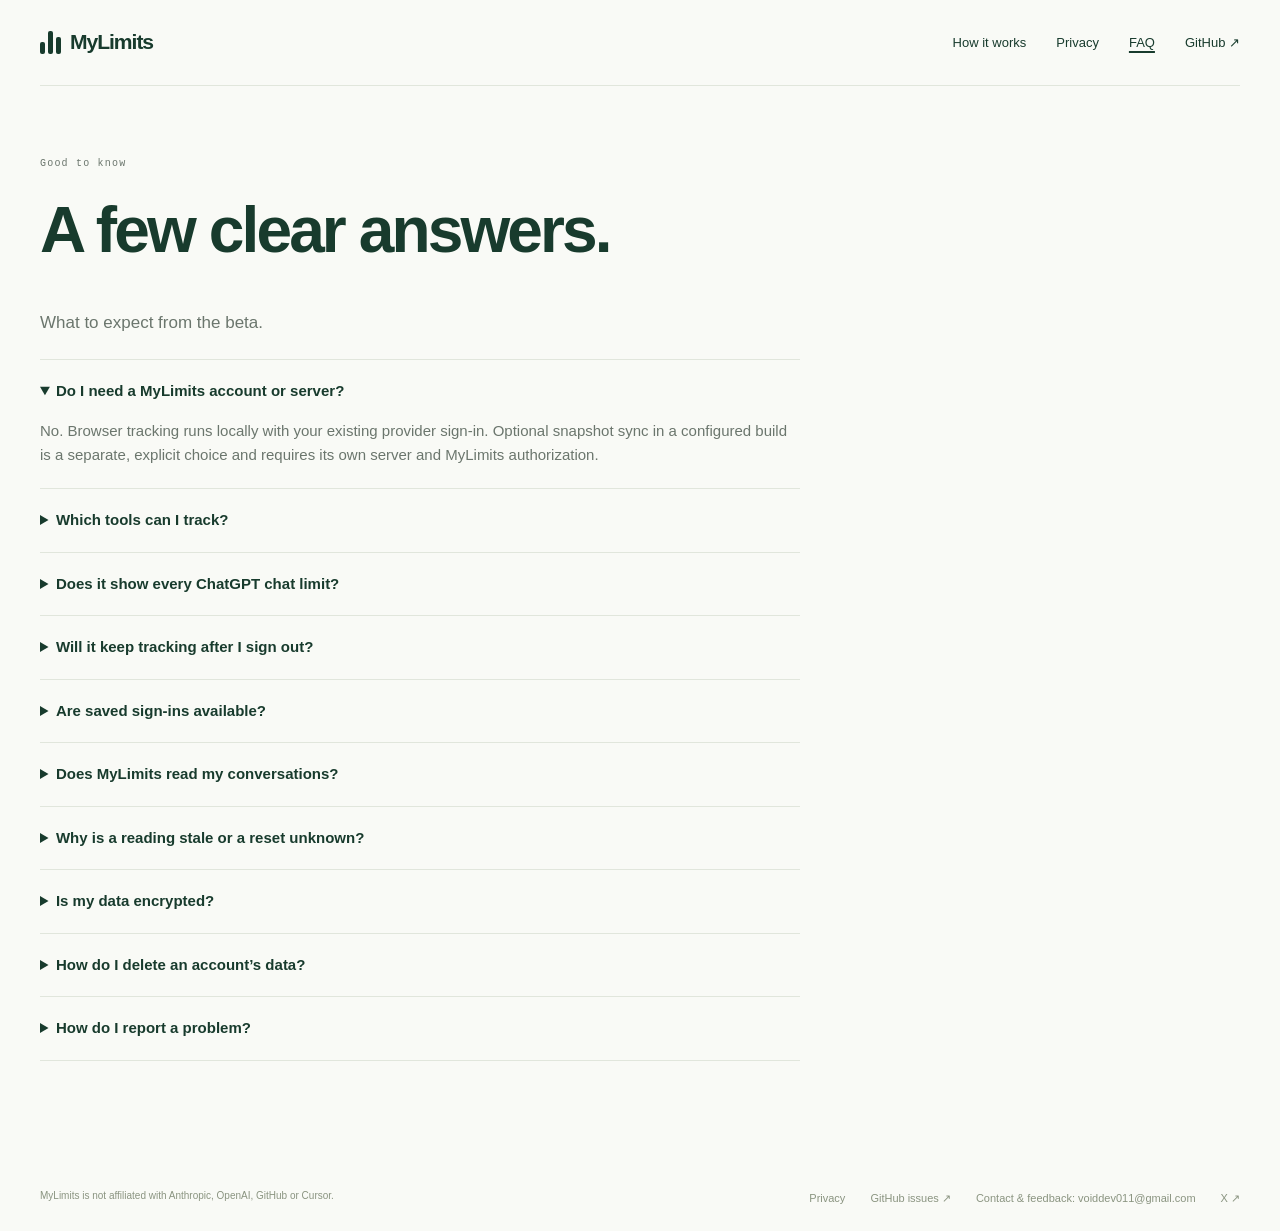
==== commit 97efd78f: "contact" ====
--- a/faq.html
+++ b/faq.html
@@ -139,7 +139,10 @@
         <div class="footer-links">
           <a href="privacy.html">Privacy</a
           ><a href="https://github.com/voiddev011/mylimits/issues"
-            >Contact / issues ↗</a
+            >GitHub issues ↗</a
+          ><span>Contact &amp; feedback: voiddev011@gmail.com</span
+          ><a href="https://x.com/VoidDev_twt" target="_blank" rel="noreferrer"
+            >X ↗</a
           >
         </div>
       </footer>
